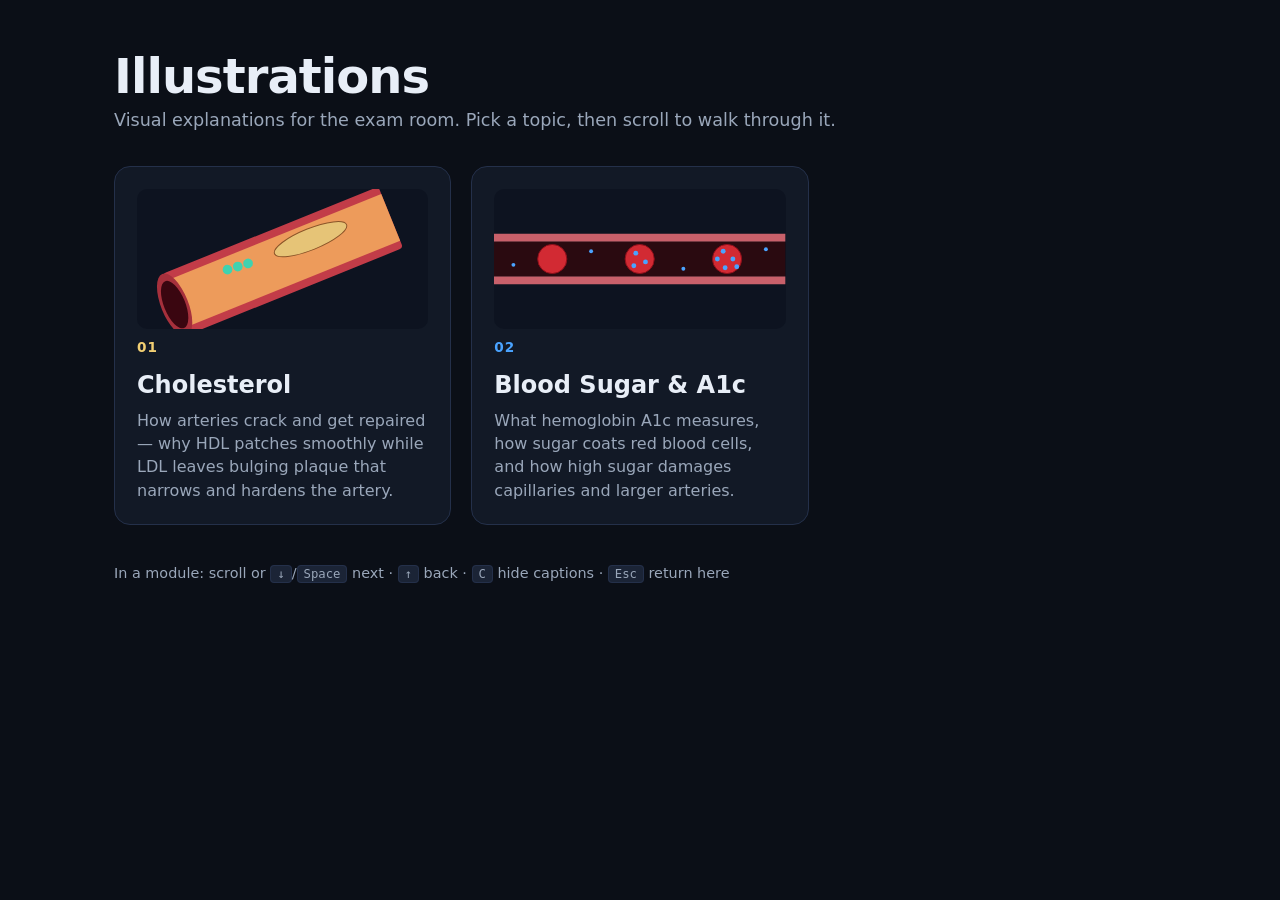
==== index.html @ 41c4522e "Illustrations MVP: scroll-driven cholesterol and A1c modules Static GitHub Pages site with a library" ====
<!doctype html>
<html lang="en">
<head>
  <meta charset="utf-8">
  <meta name="viewport" content="width=device-width, initial-scale=1">
  <title>Illustrations</title>
  <link rel="stylesheet" href="css/style.css">
</head>
<body>
  <main class="library">
    <h1>Illustrations</h1>
    <p class="sub">Visual explanations for the exam room. Pick a topic, then scroll to walk through it.</p>
    <div class="cards" id="cards"></div>
    <footer>
      In a module: scroll or <kbd>↓</kbd>/<kbd>Space</kbd> next · <kbd>↑</kbd> back ·
      <kbd>C</kbd> hide captions · <kbd>Esc</kbd> return here
    </footer>
  </main>
  <script type="module">
    import { modules } from './js/modules.js';
    const cards = document.getElementById('cards');
    modules.forEach((m, i) => {
      const a = document.createElement('a');
      a.className = 'card';
      a.href = m.href;
      a.style.setProperty('--c', m.color);
      a.innerHTML = `<svg viewBox="0 0 300 140" aria-hidden="true">${m.thumb}</svg>
        <span class="num">${String(i + 1).padStart(2, '0')}</span>
        <h2>${m.title}</h2><p>${m.blurb}</p>`;
      cards.appendChild(a);
    });
  </script>
</body>
</html>
---- css/style.css ----
:root {
  --bg: #0b0f17;
  --panel: #121926;
  --ink: #e8eef7;
  --ink-dim: #9aa7ba;
  --line: #24304a;
  --ldl: #f2cf73;
  --hdl: #3fd2b0;
  --sugar: #4aa3ff;
  --accent: #ff7a85;
  font-family: "Inter", system-ui, -apple-system, "Segoe UI", Roboto, sans-serif;
}
* { box-sizing: border-box; }
html, body { margin: 0; background: var(--bg); color: var(--ink); }
a { color: inherit; }

/* ---------- library / menu ---------- */
.library { max-width: 1100px; margin: 0 auto; padding: 48px 24px 80px; }
.library h1 { font-size: clamp(2rem, 4vw, 3rem); margin: 0 0 6px; letter-spacing: -0.02em; }
.library .sub { color: var(--ink-dim); margin: 0 0 36px; font-size: 1.1rem; }
.cards { display: grid; grid-template-columns: repeat(auto-fill, minmax(300px, 1fr)); gap: 20px; }
.card {
  display: flex; flex-direction: column; gap: 10px; text-decoration: none;
  background: var(--panel); border: 1px solid var(--line); border-radius: 16px; padding: 22px;
  transition: transform .15s ease, border-color .15s ease, box-shadow .15s ease;
}
.card:hover, .card:focus-visible { transform: translateY(-3px); border-color: var(--c, var(--accent)); box-shadow: 0 10px 30px -12px var(--c, var(--accent)); outline: none; }
.card svg { width: 100%; height: 140px; border-radius: 10px; background: #0d1320; }
.card h2 { margin: 6px 0 0; font-size: 1.5rem; }
.card p { margin: 0; color: var(--ink-dim); line-height: 1.45; }
.card .num { color: var(--c, var(--accent)); font-weight: 700; font-size: .85rem; letter-spacing: .08em; text-transform: uppercase; }
.library footer { margin-top: 40px; color: var(--ink-dim); font-size: .9rem; }
kbd { background: #1b2436; border: 1px solid var(--line); border-radius: 4px; padding: 1px 6px; font-size: .85em; }

/* ---------- module (scroll slideshow) ---------- */
body.module { overflow-x: hidden; }
.topbar {
  position: fixed; top: 0; left: 0; right: 0; z-index: 10; height: 52px;
  display: flex; align-items: center; gap: 16px; padding: 0 18px;
  background: linear-gradient(var(--bg) 40%, transparent);
}
.topbar .back { text-decoration: none; color: var(--ink-dim); font-weight: 600; }
.topbar .back:hover { color: var(--ink); }
.topbar .mod-title { font-weight: 700; letter-spacing: .02em; }
.cap-toggle {
  margin-left: auto; background: transparent; color: var(--ink-dim); border: 1px solid var(--line);
  border-radius: 8px; padding: 5px 10px; font: inherit; font-size: .85rem; cursor: pointer;
}
.cap-toggle:hover { color: var(--ink); }

.stage {
  position: fixed; inset: 0; display: grid;
  grid-template-columns: minmax(300px, 30vw) 1fr; align-items: center;
}
.captions { position: relative; height: 100%; }
.caption {
  position: absolute; left: 0; right: 0; top: 50%; translate: 0 -50%;
  padding: 0 28px 0 clamp(20px, 3vw, 56px);
  opacity: 0; visibility: hidden; will-change: opacity, transform;
}
.caption h2 { font-size: clamp(1.6rem, 2.5vw, 2.7rem); line-height: 1.12; margin: 0 0 .5em; letter-spacing: -0.01em; }
.caption p, .caption li { font-size: clamp(1.1rem, 1.45vw, 1.55rem); line-height: 1.45; color: #cfd8e6; margin: 0 0 .7em; }
.caption ul { padding-left: 1.1em; margin: 0; }
.caption li { margin-bottom: .55em; }
.ldl { color: var(--ldl); }
.hdl { color: var(--hdl); }
.sugar { color: var(--sugar); }
.art { height: 100%; width: 100%; min-height: 0; }
.art svg { width: 100%; height: 100%; display: block; }
body.no-captions .stage { grid-template-columns: 0 1fr; }
body.no-captions .captions { visibility: hidden; }

.rail { position: fixed; right: 14px; top: 50%; translate: 0 -50%; display: flex; flex-direction: column; gap: 10px; z-index: 10; }
.rail button { width: 11px; height: 11px; border-radius: 50%; border: 1.5px solid var(--ink-dim); background: transparent; padding: 0; cursor: pointer; }
.rail button.on { background: var(--ink); border-color: var(--ink); }
.hint { position: fixed; bottom: 22px; left: 50%; translate: -50% 0; color: var(--ink-dim); font-size: .95rem; pointer-events: none; z-index: 10; }
.spacer { width: 1px; }

/* svg text */
.svg-title { font-size: 30px; font-weight: 700; fill: var(--ink); }
.svg-note { font-size: 24px; fill: var(--ink-dim); }
.svg-label { font-size: 30px; font-weight: 600; fill: var(--ink); }
.svg-big { font-size: 40px; font-weight: 700; fill: var(--ink); }
.svg-small { font-size: 20px; fill: var(--ink-dim); }
.particle-name { font-size: 32px; font-weight: 800; }
.leader { fill: none; stroke: var(--ink); stroke-width: 2; stroke-dasharray: 5 6; opacity: .8; }
.hdl-fill { fill: var(--hdl); }
.ldl-fill { fill: var(--ldl); }
text { font-family: inherit; }

/* portrait / phone: art on top, caption below */
@media (max-aspect-ratio: 1/1) {
  .stage { grid-template-columns: 1fr; grid-template-rows: 1fr minmax(36vh, auto); padding-top: 52px; }
  .captions { order: 2; height: 36vh; }
  .caption { top: 0; translate: none; padding: 0 22px; }
  body.no-captions .stage { grid-template-rows: 1fr 0; }
  .rail { right: 6px; }
}
.sugar-fill { fill: var(--sugar); }
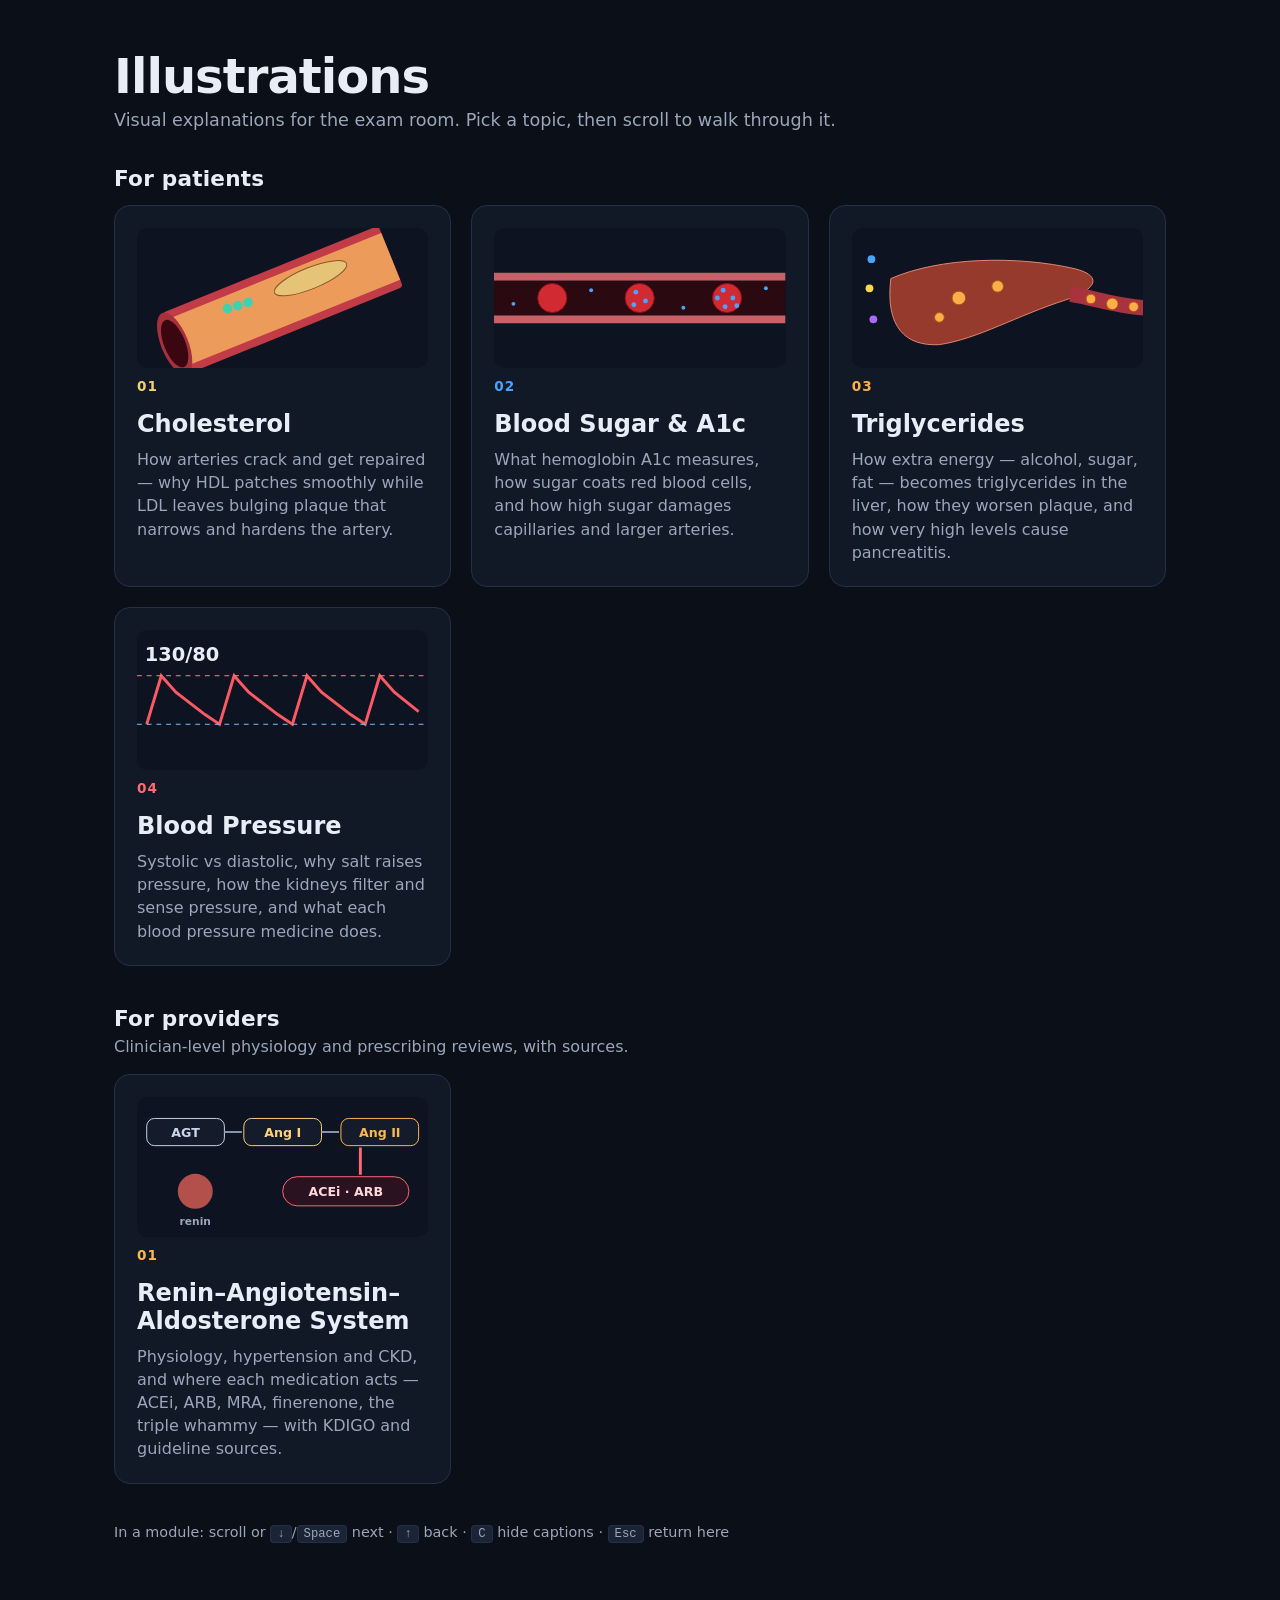
==== commit b621cb50: "Add provider section and RAAS module The home page now lists modules under For patients and For prov" ====
--- a/index.html
+++ b/index.html
@@ -10,7 +10,11 @@
   <main class="library">
     <h1>Illustrations</h1>
     <p class="sub">Visual explanations for the exam room. Pick a topic, then scroll to walk through it.</p>
-    <div class="cards" id="cards"></div>
+    <h2 class="section">For patients</h2>
+    <div class="cards" id="patient-cards"></div>
+    <h2 class="section">For providers</h2>
+    <p class="section-sub">Clinician-level physiology and prescribing reviews, with sources.</p>
+    <div class="cards" id="provider-cards"></div>
     <footer>
       In a module: scroll or <kbd>↓</kbd>/<kbd>Space</kbd> next · <kbd>↑</kbd> back ·
       <kbd>C</kbd> hide captions · <kbd>Esc</kbd> return here
@@ -18,8 +22,11 @@
   </main>
   <script type="module">
     import { modules } from './js/modules.js';
-    const cards = document.getElementById('cards');
-    modules.forEach((m, i) => {
+    const count = { patient: 0, provider: 0 };
+    modules.forEach(m => {
+      const audience = m.audience || 'patient';
+      const cards = document.getElementById(`${audience}-cards`);
+      const i = count[audience]++;
       const a = document.createElement('a');
       a.className = 'card';
       a.href = m.href;
--- a/css/style.css
+++ b/css/style.css
@@ -97,3 +97,26 @@
   .rail { right: 6px; }
 }
 .sugar-fill { fill: var(--sugar); }
+.tg { color: #ffad4a; }
+.enzyme { color: #9be15d; }
+.tg-fill { fill: #ffad4a; }
+.danger-fill { fill: #ff5a5a; }
+.protein { color: #b98cff; }
+.caption p.eg { color: var(--ink-dim); font-style: italic; margin-top: -0.4em; }
+
+/* library sections */
+.library .section { font-size: 1.35rem; margin: 40px 0 6px; color: var(--ink); letter-spacing: .01em; }
+.library .section:first-of-type { margin-top: 8px; }
+.library .section-sub { color: var(--ink-dim); margin: 0 0 18px; }
+.library .section + .cards { margin-top: 14px; }
+
+/* provider modules: more text per step */
+body.dense .caption h2 { font-size: clamp(1.4rem, 2.1vw, 2.2rem); }
+body.dense .caption p, body.dense .caption li { font-size: clamp(0.98rem, 1.15vw, 1.25rem); line-height: 1.42; }
+body.dense .caption { max-height: 92vh; overflow: hidden; }
+.caption a { color: #9cc9ff; }
+.drug { color: #ff8a92; }
+.ang { color: #ffb84d; }
+.aldo { color: #c99bff; }
+.caption .part { display: block; color: var(--ink-dim); font-size: .85rem; letter-spacing: .08em; text-transform: uppercase; font-weight: 700; margin-bottom: .6em; }
+.caption ul.sources li { font-size: clamp(0.9rem, 1vw, 1.05rem); margin-bottom: .45em; }
